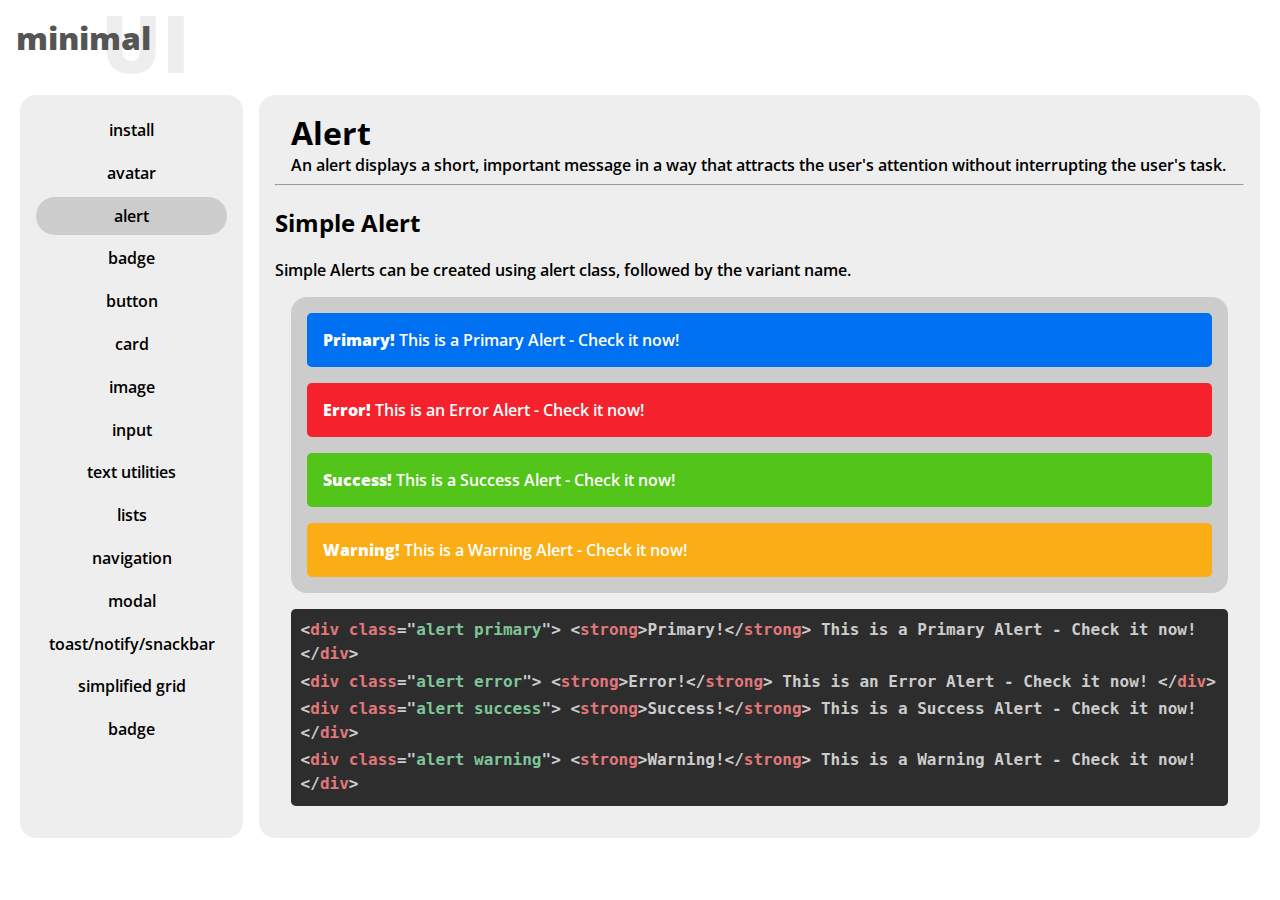
==== Components/alert/alert.html @ a0f782b0 "Create: alert v1" ====
<!DOCTYPE html>
<html lang="en">

<head>
    <meta charset="UTF-8" />
    <meta http-equiv="X-UA-Compatible" content="IE=edge" />
    <meta name="viewport" content="width=device-width, initial-scale=1.0" />
    <title>alert- minimal ui</title>
    <link rel="stylesheet" href="/Components/install/install.css" />
    <link rel="stylesheet" href="/prism.css" />
    <link rel="stylesheet" href="/minimal.css" />
    <link rel="stylesheet" href="alert.css" />
</head>

<body>
    <a class="main-header-link" href="/index.html">
        <header>
            <h1 class="overlap">
                minimal
                <h1 class="under">UI</h1>
            </h1>
        </header>
    </a>

    <div class="container">
        <div class="sidebar content">
            <a class="sidebar-link" href="/components/install/install.html"> install </a>
            <a class="sidebar-link" href="/components/avatar/avatar.html">avatar</a>
            <a class="sidebar-link sidebar-active" href="/components/alert/alert.html"> alert </a>
            <a class="sidebar-link" href="/components/badge/badge.html"> badge </a>
            <a class="sidebar-link" href="/components/badge/badge.html"> button </a>
            <a class="sidebar-link" href="/components/badge/badge.html"> card </a>
            <a class="sidebar-link" href="/components/badge/badge.html"> image </a>
            <a class="sidebar-link" href="/components/badge/badge.html"> input </a>
            <a class="sidebar-link" href="/components/badge/badge.html">
                text utilities
            </a>
            <a class="sidebar-link" href="/components/badge/badge.html"> lists </a>
            <a class="sidebar-link" href="/components/badge/badge.html">
                navigation
            </a>
            <a class="sidebar-link" href="/components/badge/badge.html"> modal </a>
            <a class="sidebar-link" href="/components/badge/badge.html">
                toast/notify/snackbar
            </a>
            <a class="sidebar-link" href="/components/badge/badge.html">
                simplified grid
            </a>
            <a class="sidebar-link" href="/components/badge/badge.html"> badge </a>
        </div>

        <div class="main content">
            <div class="main-content-container">
                <h1>Alert</h1>
                <p>An alert displays a short, important message in a way that attracts the user's attention without interrupting the user's task.</p>
            </div>
            <hr/>

            <h2>Simple Alert</h2>
            <p>Simple Alerts can be created using alert class, followed by the variant name.</p>

            <div class="display-component">
                <div class="alert primary">
                    <strong>Primary!</strong> This is a Primary Alert - Check it now!
                </div>

                <div class="alert error">
                    <strong>Error!</strong> This is an Error Alert - Check it now!
                </div>

                <div class="alert success">
                    <strong>Success!</strong> This is a Success Alert - Check it now!
                </div>

                <div class="alert warning">
                    <strong>Warning!</strong> This is a Warning Alert - Check it now!
                </div>
            </div>

            <div class="code-snippet">
                <code class="language-html"> 
                    &lt;div class=&quot;alert primary&quot;&gt;
                    &lt;strong&gt;Primary!&lt;/strong&gt; This is a Primary Alert - Check it now!
                &lt;/div&gt;
                </code>
                <code class="language-html">
                &lt;div class=&quot;alert error&quot;&gt;
                    &lt;strong&gt;Error!&lt;/strong&gt; This is an Error Alert - Check it now!
                &lt;/div&gt;
                </code>
                <code class="language-html">
                &lt;div class=&quot;alert success&quot;&gt;
                    &lt;strong&gt;Success!&lt;/strong&gt; This is a Success Alert - Check it now!
                &lt;/div&gt;
                </code>
                <code class="language-html">
                &lt;div class=&quot;alert warning&quot;&gt;
                    &lt;strong&gt;Warning!&lt;/strong&gt; This is a Warning Alert - Check it now!
                &lt;/div&gt;
                </code>
              </div>
        </div>

        <!-- <h1>Installation</h1>
<p>
  To install minimal-ui, you need to include the following link in
  your head tag:
</p>
<div class="code-snippet">
  <code
    class="language-html"> &lt;link rel="stylesheet" href="https://cdn.jsdelivr.net/gh/jsuryakt/minimal-ui/minimal.css" /&gt;</code>
</div> -->

    </div>

    <script src="/prism.js"></script>
</body>

</html>
---- Components/install/install.css ----
@import url("http://fonts.googleapis.com/css?family=Open+Sans:400,300,600,700,800");

html,
body {
  margin: 0;
  scroll-behavior: smooth;
  font-family: "Open Sans", sans-serif;
}

input,
textarea,
button {
  font-family: inherit;
}

h1,
p {
  margin: 0;
}

.main-header-link {
    text-decoration: none;
}

header {
  display: inline-flex;
  padding: 1rem;
  align-items: center;
}

.overlap {
  position: relative;
  font-size: 2rem;
  font-weight: 800;
  color: #555555;
}

.under {
  margin-top: 0.5rem;
  color: #eeeeee;
  left: 6.3rem;
  font-size: 5rem;
  font-weight: 900;
  position: absolute;
  z-index: -1;
}

.container {
  margin: 20px;
  display: flex;
}

.sidebar {
  flex-basis: 200px;
  margin-right: 1rem;
  display: flex;
  flex-direction: column;
  gap: 0.3rem;
}

.sidebar-btn {
  border: none;
  font-weight: 600;
  cursor: pointer;
  font-size: 1rem;
}

.sidebar-link {
  display: flex;
  justify-content: center;
  text-decoration: none;
  color: #000000;
  border-radius: 2rem;
  padding: 0.5rem;
}

.sidebar-active {
  background-color: #cccccc;
}

.sidebar-link:hover {
  background-color: #dddddd;
}

.sidebar-link:active:hover {
  background-color: #cccccc;
}

.main {
  flex-grow: 1;
}

.content {
  font-weight: 600;
  padding: 1rem;
  border-radius: 1rem;
  background-color: #eeeeee;
}

.code-snippet {
  width: fit-content;
  margin-top: 1rem;
  padding: 0.5rem;
  background-color: #2d2d2d;
  border-radius: 0.3rem;
}

.main-content-container {
  padding-left: 1rem;
}
---- prism.css ----
/* PrismJS 1.26.0
https://prismjs.com/download.html#themes=prism-tomorrow&languages=markup+css */
code[class*=language-],pre[class*=language-]{color:#ccc;background:0 0;font-family:Consolas,Monaco,'Andale Mono','Ubuntu Mono',monospace;font-size:1em;text-align:left;white-space:pre;word-spacing:normal;word-break:normal;word-wrap:normal;line-height:1.5;-moz-tab-size:4;-o-tab-size:4;tab-size:4;-webkit-hyphens:none;-moz-hyphens:none;-ms-hyphens:none;hyphens:none}pre[class*=language-]{padding:1em;margin:.5em 0;overflow:auto}:not(pre)>code[class*=language-],pre[class*=language-]{background:#2d2d2d}:not(pre)>code[class*=language-]{padding:.1em;border-radius:.3em;white-space:normal}.token.block-comment,.token.cdata,.token.comment,.token.doctype,.token.prolog{color:#999}.token.punctuation{color:#ccc}.token.attr-name,.token.deleted,.token.namespace,.token.tag{color:#e2777a}.token.function-name{color:#6196cc}.token.boolean,.token.function,.token.number{color:#f08d49}.token.class-name,.token.constant,.token.property,.token.symbol{color:#f8c555}.token.atrule,.token.builtin,.token.important,.token.keyword,.token.selector{color:#cc99cd}.token.attr-value,.token.char,.token.regex,.token.string,.token.variable{color:#7ec699}.token.entity,.token.operator,.token.url{color:#67cdcc}.token.bold,.token.important{font-weight:700}.token.italic{font-style:italic}.token.entity{cursor:help}.token.inserted{color:green}
---- minimal.css ----
.avatar {
    border-radius: 50%;
}

.sm {
    width: 50px;
    height: 50px;
}

.md {
    width: 75px;
    height: 75px;
}


.lg {
    width: 100px;
    height: 100px;
}

code {
    display: block;
}

.code-snippet {
    margin: 1rem;
}

.alert{
    padding: 1rem;
    border-radius: 0.3rem;
}

.primary{
    background-color: #0070f3;
    color: white;
}
.error{
    background-color: #f5222d;
    color: white;
}
.success{
    background-color: #52c41a;
    color: white;
}
.warning{
    background-color: #faad14;
    color: white;
}
---- Components/alert/alert.css ----
.display-component{
    display: flex;
    flex-direction: column;
    gap:1rem;
    padding: 1rem;
    background-color: #cccccc;
    border-radius: 1rem;
    margin: 1rem;
}
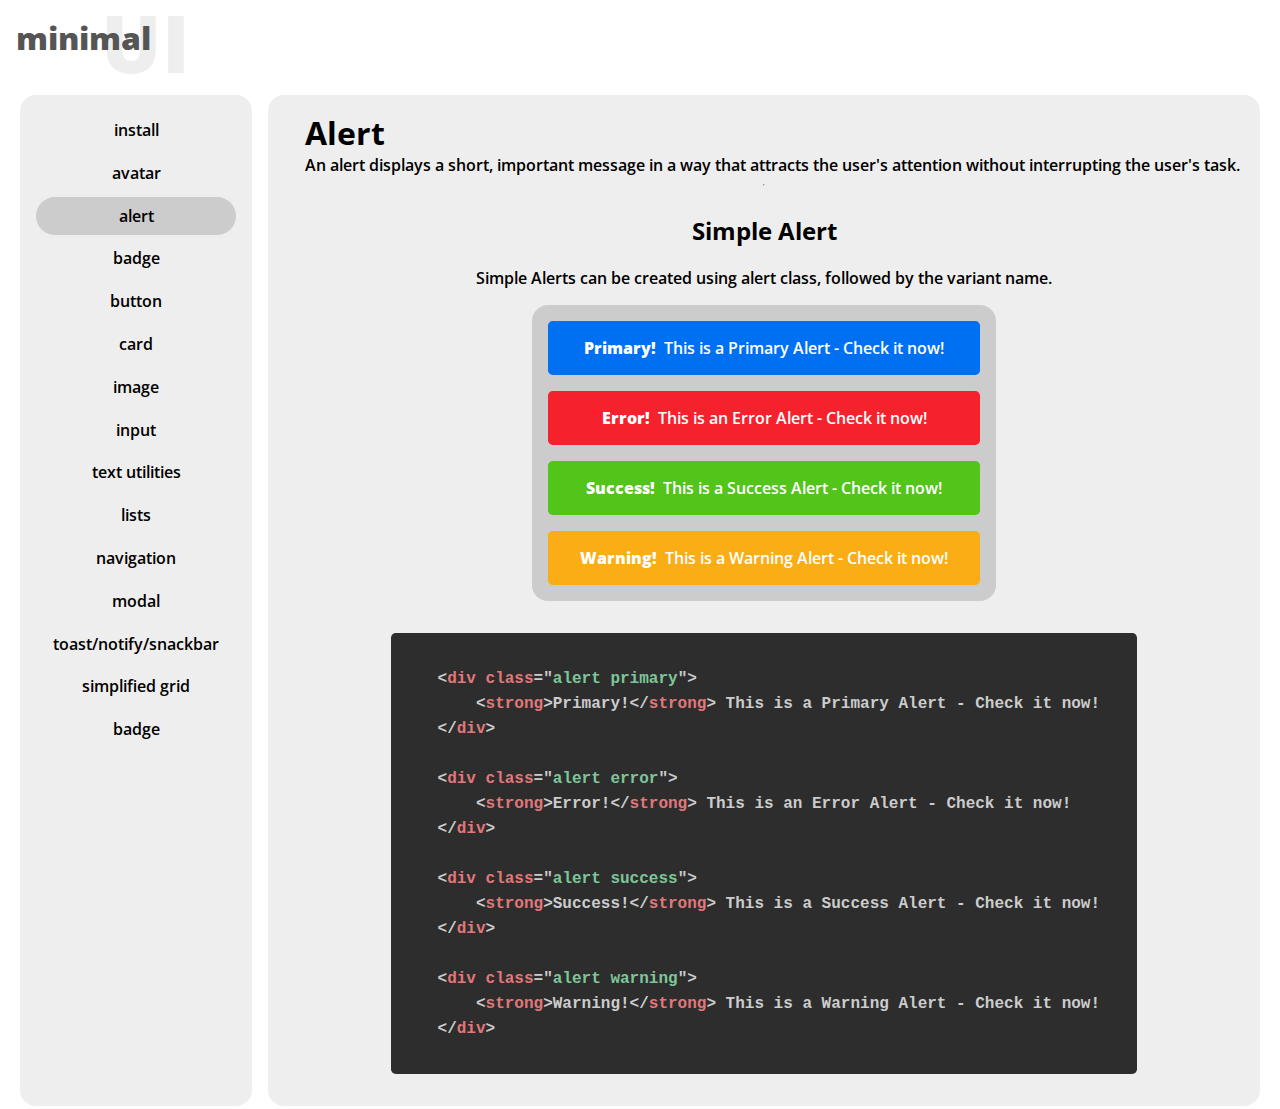
==== commit 278ad3d0: "refactor code" ====
--- a/Components/alert/alert.html
+++ b/Components/alert/alert.html
@@ -61,15 +61,15 @@
 
             <div class="display-component">
                 <div class="alert primary">
-                    <strong>Primary!</strong> This is a Primary Alert - Check it now!
+                    <strong>Primary! </strong> This is a Primary Alert - Check it now!
                 </div>
 
                 <div class="alert error">
-                    <strong>Error!</strong> This is an Error Alert - Check it now!
+                    <strong>Error! </strong> This is an Error Alert - Check it now!
                 </div>
 
                 <div class="alert success">
-                    <strong>Success!</strong> This is a Success Alert - Check it now!
+                    <strong>Success! </strong> This is a Success Alert - Check it now!
                 </div>
 
                 <div class="alert warning">
@@ -79,24 +79,21 @@
 
             <div class="code-snippet">
                 <code class="language-html"> 
-                    &lt;div class=&quot;alert primary&quot;&gt;
-                    &lt;strong&gt;Primary!&lt;/strong&gt; This is a Primary Alert - Check it now!
-                &lt;/div&gt;
-                </code>
-                <code class="language-html">
-                &lt;div class=&quot;alert error&quot;&gt;
-                    &lt;strong&gt;Error!&lt;/strong&gt; This is an Error Alert - Check it now!
-                &lt;/div&gt;
-                </code>
-                <code class="language-html">
-                &lt;div class=&quot;alert success&quot;&gt;
-                    &lt;strong&gt;Success!&lt;/strong&gt; This is a Success Alert - Check it now!
-                &lt;/div&gt;
-                </code>
-                <code class="language-html">
-                &lt;div class=&quot;alert warning&quot;&gt;
-                    &lt;strong&gt;Warning!&lt;/strong&gt; This is a Warning Alert - Check it now!
-                &lt;/div&gt;
+    &lt;div class=&quot;alert primary&quot;&gt;
+        &lt;strong&gt;Primary!&lt;/strong&gt; This is a Primary Alert - Check it now!   
+    &lt;/div&gt;
+
+    &lt;div class=&quot;alert error&quot;&gt;
+        &lt;strong&gt;Error!&lt;/strong&gt; This is an Error Alert - Check it now!
+    &lt;/div&gt;
+
+    &lt;div class=&quot;alert success&quot;&gt;
+        &lt;strong&gt;Success!&lt;/strong&gt; This is a Success Alert - Check it now!
+    &lt;/div&gt;
+
+    &lt;div class=&quot;alert warning&quot;&gt;
+        &lt;strong&gt;Warning!&lt;/strong&gt; This is a Warning Alert - Check it now!
+    &lt;/div&gt;
                 </code>
               </div>
         </div>
--- a/Components/install/install.css
+++ b/Components/install/install.css
@@ -88,6 +88,9 @@
 
 .main {
   flex-grow: 1;
+  display: flex;
+  flex-direction: column;
+  align-items: center;
 }
 
 .content {
--- a/prism.css
+++ b/prism.css
@@ -1,3 +1,3 @@
 /* PrismJS 1.26.0
 https://prismjs.com/download.html#themes=prism-tomorrow&languages=markup+css */
-code[class*=language-],pre[class*=language-]{color:#ccc;background:0 0;font-family:Consolas,Monaco,'Andale Mono','Ubuntu Mono',monospace;font-size:1em;text-align:left;white-space:pre;word-spacing:normal;word-break:normal;word-wrap:normal;line-height:1.5;-moz-tab-size:4;-o-tab-size:4;tab-size:4;-webkit-hyphens:none;-moz-hyphens:none;-ms-hyphens:none;hyphens:none}pre[class*=language-]{padding:1em;margin:.5em 0;overflow:auto}:not(pre)>code[class*=language-],pre[class*=language-]{background:#2d2d2d}:not(pre)>code[class*=language-]{padding:.1em;border-radius:.3em;white-space:normal}.token.block-comment,.token.cdata,.token.comment,.token.doctype,.token.prolog{color:#999}.token.punctuation{color:#ccc}.token.attr-name,.token.deleted,.token.namespace,.token.tag{color:#e2777a}.token.function-name{color:#6196cc}.token.boolean,.token.function,.token.number{color:#f08d49}.token.class-name,.token.constant,.token.property,.token.symbol{color:#f8c555}.token.atrule,.token.builtin,.token.important,.token.keyword,.token.selector{color:#cc99cd}.token.attr-value,.token.char,.token.regex,.token.string,.token.variable{color:#7ec699}.token.entity,.token.operator,.token.url{color:#67cdcc}.token.bold,.token.important{font-weight:700}.token.italic{font-style:italic}.token.entity{cursor:help}.token.inserted{color:green}
+code[class*=language-],pre[class*=language-]{color:#ccc;background:0 0;font-family:Consolas,Monaco,'Andale Mono','Ubuntu Mono',monospace;font-size:1em;text-align:left;white-space:pre;word-spacing:normal;word-break:normal;word-wrap:normal;line-height:1.5;-moz-tab-size:4;-o-tab-size:4;tab-size:4;-webkit-hyphens:none;-moz-hyphens:none;-ms-hyphens:none;hyphens:none}pre[class*=language-]{padding:1em;margin:.5em 0;overflow:auto}:not(pre)>code[class*=language-],pre[class*=language-]{background:#2d2d2d}:not(pre)>code[class*=language-]{padding:.1em;border-radius:.3em;white-space:pre-wrap}.token.block-comment,.token.cdata,.token.comment,.token.doctype,.token.prolog{color:#999}.token.punctuation{color:#ccc}.token.attr-name,.token.deleted,.token.namespace,.token.tag{color:#e2777a}.token.function-name{color:#6196cc}.token.boolean,.token.function,.token.number{color:#f08d49}.token.class-name,.token.constant,.token.property,.token.symbol{color:#f8c555}.token.atrule,.token.builtin,.token.important,.token.keyword,.token.selector{color:#cc99cd}.token.attr-value,.token.char,.token.regex,.token.string,.token.variable{color:#7ec699}.token.entity,.token.operator,.token.url{color:#67cdcc}.token.bold,.token.important{font-weight:700}.token.italic{font-style:italic}.token.entity{cursor:help}.token.inserted{color:green}
--- a/minimal.css
+++ b/minimal.css
@@ -18,15 +18,26 @@
     height: 100px;
 }
 
-code {
-    display: block;
-}
-
 .code-snippet {
     margin: 1rem;
 }
 
+.display-component {
+    display: flex;
+    align-items: center;
+    justify-content: center;
+    padding: 1rem;
+    background-color: #cccccc;
+    border-radius: 1rem;
+    gap: 1rem;
+    margin: 1rem;
+}
+
 .alert{
+    display: flex;
+    justify-content: center;
+    gap: 0.5rem;
+    width: 400px;
     padding: 1rem;
     border-radius: 0.3rem;
 }
--- a/Components/alert/alert.css
+++ b/Components/alert/alert.css
@@ -1,9 +1,4 @@
 .display-component{
     display: flex;
     flex-direction: column;
-    gap:1rem;
-    padding: 1rem;
-    background-color: #cccccc;
-    border-radius: 1rem;
-    margin: 1rem;
-}
+}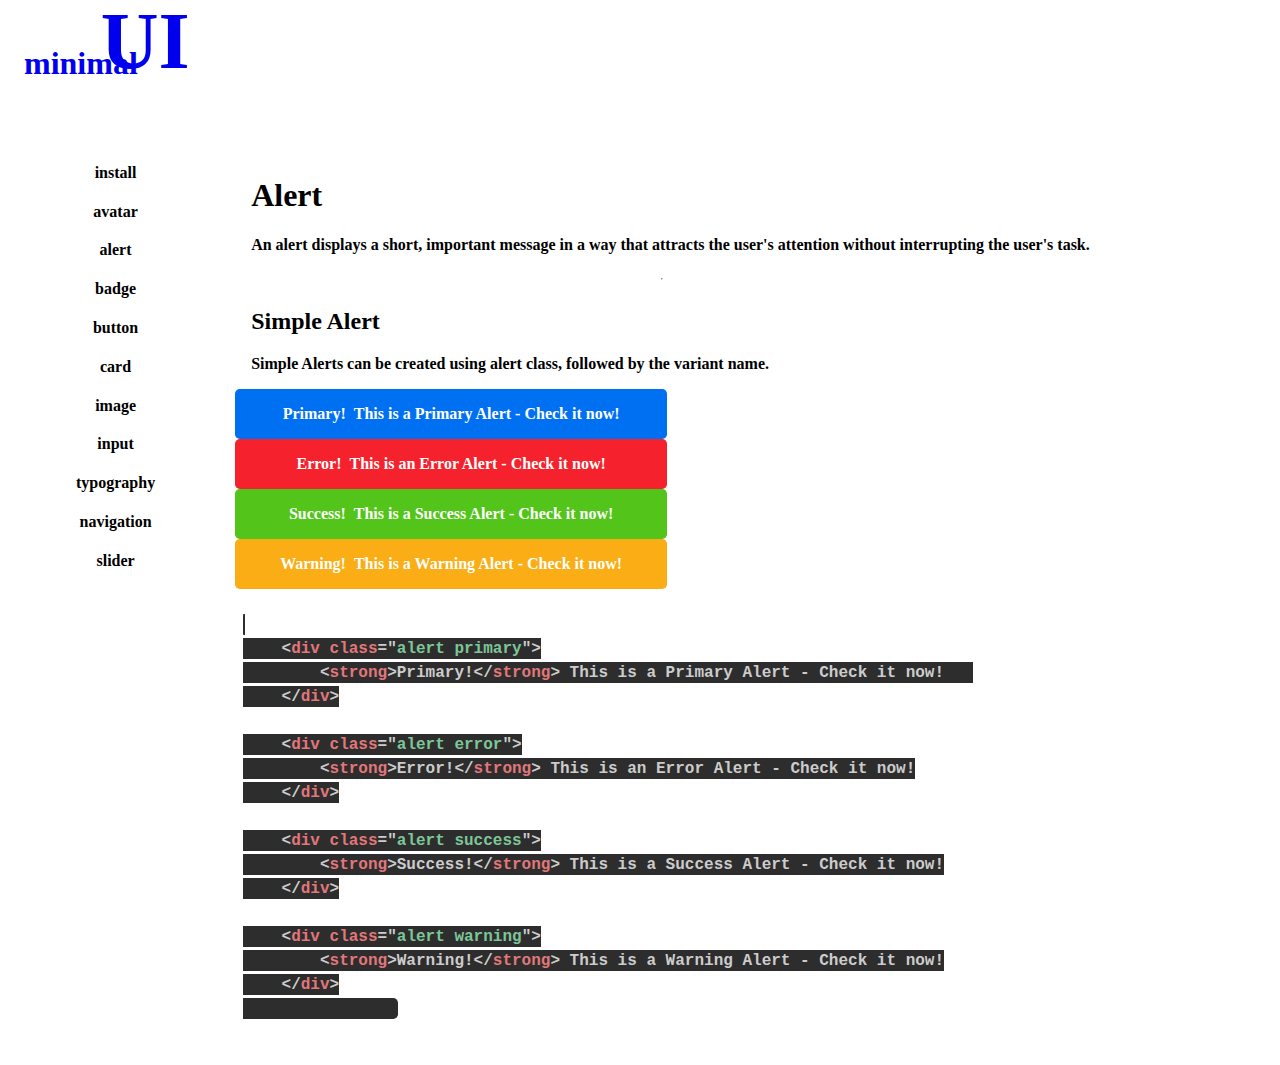
==== commit b1fbb7f1: "alert refactor" ====
--- a/Components/alert/alert.html
+++ b/Components/alert/alert.html
@@ -5,7 +5,7 @@
     <meta charset="UTF-8" />
     <meta http-equiv="X-UA-Compatible" content="IE=edge" />
     <meta name="viewport" content="width=device-width, initial-scale=1.0" />
-    <title>alert- minimal ui</title>
+    <title>alert - minimal ui</title>
     <link rel="stylesheet" href="/Components/install/install.css" />
     <link rel="stylesheet" href="/prism.css" />
     <link rel="stylesheet" href="/minimal.css" />
@@ -24,40 +24,32 @@
 
     <div class="container">
         <div class="sidebar content">
-            <a class="sidebar-link" href="/components/install/install.html"> install </a>
+            <a class="sidebar-link" href="/Components/install/install.html">install</a>
             <a class="sidebar-link" href="/components/avatar/avatar.html">avatar</a>
-            <a class="sidebar-link sidebar-active" href="/components/alert/alert.html"> alert </a>
-            <a class="sidebar-link" href="/components/badge/badge.html"> badge </a>
-            <a class="sidebar-link" href="/components/badge/badge.html"> button </a>
-            <a class="sidebar-link" href="/components/badge/badge.html"> card </a>
-            <a class="sidebar-link" href="/components/badge/badge.html"> image </a>
-            <a class="sidebar-link" href="/components/badge/badge.html"> input </a>
-            <a class="sidebar-link" href="/components/badge/badge.html">
-                text utilities
-            </a>
-            <a class="sidebar-link" href="/components/badge/badge.html"> lists </a>
-            <a class="sidebar-link" href="/components/badge/badge.html">
-                navigation
-            </a>
-            <a class="sidebar-link" href="/components/badge/badge.html"> modal </a>
-            <a class="sidebar-link" href="/components/badge/badge.html">
-                toast/notify/snackbar
-            </a>
-            <a class="sidebar-link" href="/components/badge/badge.html">
-                simplified grid
-            </a>
-            <a class="sidebar-link" href="/components/badge/badge.html"> badge </a>
+            <a class="sidebar-link sidebar-active" href="/components/alert/alert.html">alert</a>
+            <a class="sidebar-link" href="/components/badge/badge.html">badge</a>
+            <a class="sidebar-link" href="/components/button/button.html">button</a>
+            <a class="sidebar-link" href="/components/card/card.html">card</a>
+            <a class="sidebar-link" href="/components/image/image.html">image</a>
+            <a class="sidebar-link" href="/components/input/input.html">input</a>
+            <a class="sidebar-link" href="/components/typography/typography.html">typography</a>
+            <a class="sidebar-link" href="/components/navigation/navigation.html">navigation</a>
+            <a class="sidebar-link" href="/components/slider/slider.html">slider</a>
         </div>
 
         <div class="main content">
             <div class="main-content-container">
                 <h1>Alert</h1>
-                <p>An alert displays a short, important message in a way that attracts the user's attention without interrupting the user's task.</p>
+                <p>An alert displays a short, important message in a way that attracts the user's attention without
+                    interrupting the user's task.</p>
             </div>
-            <hr/>
 
-            <h2>Simple Alert</h2>
-            <p>Simple Alerts can be created using alert class, followed by the variant name.</p>
+            <hr />
+
+            <div class="main-content-container">
+                <h2>Simple Alert</h2>
+                <p>Simple Alerts can be created using alert class, followed by the variant name.</p>
+            </div>
 
             <div class="display-component">
                 <div class="alert primary">
@@ -78,7 +70,7 @@
             </div>
 
             <div class="code-snippet">
-                <code class="language-html"> 
+                <code class="language-html">
     &lt;div class=&quot;alert primary&quot;&gt;
         &lt;strong&gt;Primary!&lt;/strong&gt; This is a Primary Alert - Check it now!   
     &lt;/div&gt;
@@ -95,19 +87,9 @@
         &lt;strong&gt;Warning!&lt;/strong&gt; This is a Warning Alert - Check it now!
     &lt;/div&gt;
                 </code>
-              </div>
+            </div>
         </div>
-
-        <!-- <h1>Installation</h1>
-<p>
-  To install minimal-ui, you need to include the following link in
-  your head tag:
-</p>
-<div class="code-snippet">
-  <code
-    class="language-html"> &lt;link rel="stylesheet" href="https://cdn.jsdelivr.net/gh/jsuryakt/minimal-ui/minimal.css" /&gt;</code>
-</div> -->
-
+        
     </div>
 
     <script src="/prism.js"></script>
--- a/Components/install/install.css
+++ b/Components/install/install.css
@@ -1,22 +1,5 @@
 @import url("http://fonts.googleapis.com/css?family=Open+Sans:400,300,600,700,800");
-
-html,
-body {
-  margin: 0;
-  scroll-behavior: smooth;
-  font-family: "Open Sans", sans-serif;
-}
-
-input,
-textarea,
-button {
-  font-family: inherit;
-}
-
-h1,
-p {
-  margin: 0;
-}
+@import "/minimal.css";
 
 .main-header-link {
     text-decoration: none;
@@ -32,12 +15,12 @@
   position: relative;
   font-size: 2rem;
   font-weight: 800;
-  color: #555555;
+  color: var(--overlap-clr);
 }
 
 .under {
   margin-top: 0.5rem;
-  color: #eeeeee;
+  color: var(--under-clr);
   left: 6.3rem;
   font-size: 5rem;
   font-weight: 900;
@@ -46,12 +29,12 @@
 }
 
 .container {
-  margin: 20px;
+  margin: 1.25rem;
   display: flex;
 }
 
 .sidebar {
-  flex-basis: 200px;
+  /* flex-basis: 12.5rem; */
   margin-right: 1rem;
   display: flex;
   flex-direction: column;
@@ -69,42 +52,43 @@
   display: flex;
   justify-content: center;
   text-decoration: none;
-  color: #000000;
+  color: var(--black);
   border-radius: 2rem;
-  padding: 0.5rem;
+  padding: 0.5rem 2rem;
 }
 
 .sidebar-active {
-  background-color: #cccccc;
+  background-color: var(--bg-clr);
 }
 
 .sidebar-link:hover {
-  background-color: #dddddd;
+  background-color: var(--side-hover);
 }
 
 .sidebar-link:active:hover {
-  background-color: #cccccc;
+  background-color: var(--bg-clr);
 }
 
 .main {
-  flex-grow: 1;
+  /* flex-grow: 1; */
   display: flex;
   flex-direction: column;
-  align-items: center;
+  /* align-items: center; */
 }
 
 .content {
+  height: fit-content;
   font-weight: 600;
   padding: 1rem;
   border-radius: 1rem;
-  background-color: #eeeeee;
+  background-color: var(--under-clr);
 }
 
 .code-snippet {
   width: fit-content;
   margin-top: 1rem;
   padding: 0.5rem;
-  background-color: #2d2d2d;
+  background-color: var(--code-snippet);
   border-radius: 0.3rem;
 }
 
--- a/prism.css
+++ b/prism.css
@@ -1,3 +1,3 @@
 /* PrismJS 1.26.0
 https://prismjs.com/download.html#themes=prism-tomorrow&languages=markup+css */
-code[class*=language-],pre[class*=language-]{color:#ccc;background:0 0;font-family:Consolas,Monaco,'Andale Mono','Ubuntu Mono',monospace;font-size:1em;text-align:left;white-space:pre;word-spacing:normal;word-break:normal;word-wrap:normal;line-height:1.5;-moz-tab-size:4;-o-tab-size:4;tab-size:4;-webkit-hyphens:none;-moz-hyphens:none;-ms-hyphens:none;hyphens:none}pre[class*=language-]{padding:1em;margin:.5em 0;overflow:auto}:not(pre)>code[class*=language-],pre[class*=language-]{background:#2d2d2d}:not(pre)>code[class*=language-]{padding:.1em;border-radius:.3em;white-space:pre-wrap}.token.block-comment,.token.cdata,.token.comment,.token.doctype,.token.prolog{color:#999}.token.punctuation{color:#ccc}.token.attr-name,.token.deleted,.token.namespace,.token.tag{color:#e2777a}.token.function-name{color:#6196cc}.token.boolean,.token.function,.token.number{color:#f08d49}.token.class-name,.token.constant,.token.property,.token.symbol{color:#f8c555}.token.atrule,.token.builtin,.token.important,.token.keyword,.token.selector{color:#cc99cd}.token.attr-value,.token.char,.token.regex,.token.string,.token.variable{color:#7ec699}.token.entity,.token.operator,.token.url{color:#67cdcc}.token.bold,.token.important{font-weight:700}.token.italic{font-style:italic}.token.entity{cursor:help}.token.inserted{color:green}
+code[class*=language-],pre[class*=language-]{color:#ccc;background:0 0;font-family:Consolas,Monaco,'Andale Mono','Ubuntu Mono',monospace;font-size:1em;text-align:left;white-space:pre-wrap;word-spacing:normal;word-break:normal;word-wrap:normal;line-height:1.5;-moz-tab-size:4;-o-tab-size:4;tab-size:4;-webkit-hyphens:none;-moz-hyphens:none;-ms-hyphens:none;hyphens:none}pre[class*=language-]{padding:1em;margin:.5em 0;overflow:auto}:not(pre)>code[class*=language-],pre[class*=language-]{background:#2d2d2d}:not(pre)>code[class*=language-]{padding:.1em;border-radius:.3em;white-space:pre-wrap}.token.block-comment,.token.cdata,.token.comment,.token.doctype,.token.prolog{color:#999}.token.punctuation{color:#ccc}.token.attr-name,.token.deleted,.token.namespace,.token.tag{color:#e2777a}.token.function-name{color:#6196cc}.token.boolean,.token.function,.token.number{color:#f08d49}.token.class-name,.token.constant,.token.property,.token.symbol{color:#f8c555}.token.atrule,.token.builtin,.token.important,.token.keyword,.token.selector{color:#cc99cd}.token.attr-value,.token.char,.token.regex,.token.string,.token.variable{color:#7ec699}.token.entity,.token.operator,.token.url{color:#67cdcc}.token.bold,.token.important{font-weight:700}.token.italic{font-style:italic}.token.entity{cursor:help}.token.inserted{color:green}
--- a/minimal.css
+++ b/minimal.css
@@ -1,43 +1,8 @@
-.avatar {
-    border-radius: 50%;
-}
-
-.sm {
-    width: 50px;
-    height: 50px;
-}
-
-.md {
-    width: 75px;
-    height: 75px;
-}
-
-
-.lg {
-    width: 100px;
-    height: 100px;
-}
-
-.code-snippet {
-    margin: 1rem;
-}
-
-.display-component {
-    display: flex;
-    align-items: center;
-    justify-content: center;
-    padding: 1rem;
-    background-color: #cccccc;
-    border-radius: 1rem;
-    gap: 1rem;
-    margin: 1rem;
-}
-
 .alert{
     display: flex;
     justify-content: center;
     gap: 0.5rem;
-    width: 400px;
+    width: 25rem;
     padding: 1rem;
     border-radius: 0.3rem;
 }
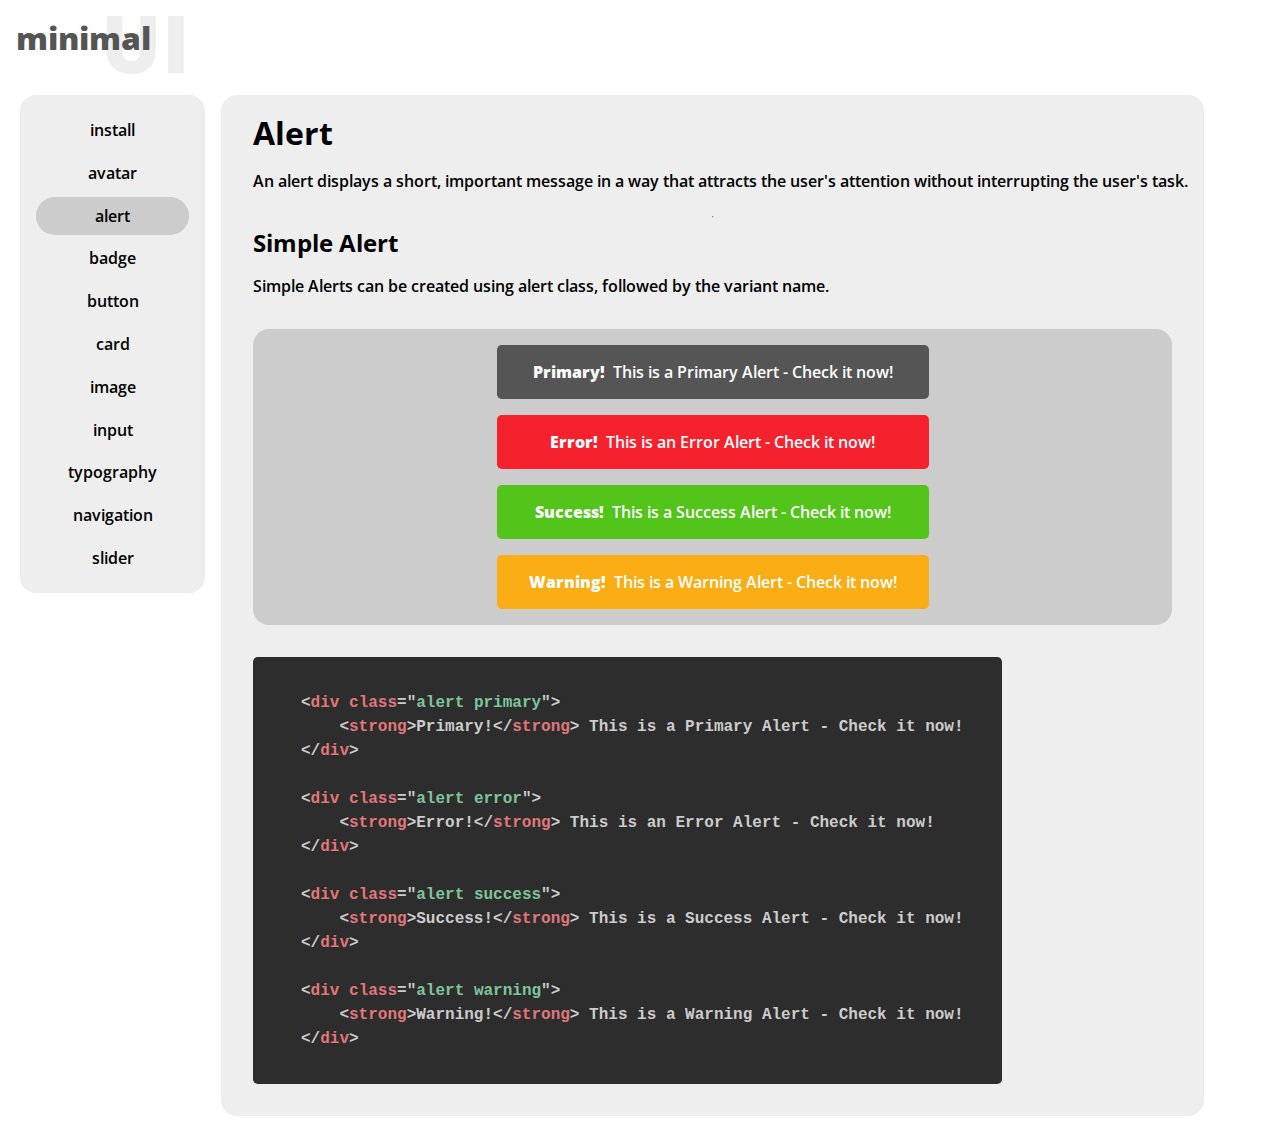
==== commit b26c95b6: "component: alert" ====
--- a/Components/alert/alert.html
+++ b/Components/alert/alert.html
@@ -89,7 +89,7 @@
                 </code>
             </div>
         </div>
-        
+
     </div>
 
     <script src="/prism.js"></script>
--- a/Components/install/install.css
+++ b/Components/install/install.css
@@ -1,4 +1,3 @@
-@import url("http://fonts.googleapis.com/css?family=Open+Sans:400,300,600,700,800");
 @import "/minimal.css";
 
 .main-header-link {
--- a/minimal.css
+++ b/minimal.css
@@ -1,25 +1,97 @@
-.alert{
-    display: flex;
-    justify-content: center;
-    gap: 0.5rem;
-    width: 25rem;
-    padding: 1rem;
-    border-radius: 0.3rem;
+@import url("http://fonts.googleapis.com/css?family=Open+Sans:400,300,600,700,800");
+
+:root {
+  --bg-clr: #cccccc;
+  --overlap-clr: #555555;
+  --under-clr: #eeeeee;
+  --black: #000000;
+  --white: #ffffff;
+  --side-hover: #dddddd;
+  --code-snippet: #2d2d2d;
+  --error: #f5222d;
+  --success: #52c41a;
+  --warning: #faad14;
 }
 
-.primary{
-    background-color: #0070f3;
-    color: white;
+html,
+body {
+  margin: 0;
+  scroll-behavior: smooth;
+  font-family: "Open Sans", sans-serif;
 }
-.error{
-    background-color: #f5222d;
-    color: white;
+
+input,
+textarea,
+button {
+  font-family: inherit;
 }
-.success{
-    background-color: #52c41a;
-    color: white;
+
+h1,
+h2 {
+  margin: 0;
 }
-.warning{
-    background-color: #faad14;
-    color: white;
+
+code {
+  display: block;
 }
+
+.code-snippet {
+  margin: 1rem;
+}
+
+.display-component {
+  display: flex;
+  align-items: center;
+  justify-content: center;
+  padding: 1rem;
+  background-color: var(--bg-clr);
+  border-radius: 1rem;
+  gap: 1rem;
+  margin: 1rem;
+}
+
+/* avatar */
+
+.avatar {
+  border-radius: 50%;
+}
+
+.avatar-sm {
+  width: 3.125rem;
+  height: 3.125rem;
+}
+
+.avatar-md {
+  width: 4.688rem;
+  height: 4.688rem;
+}
+
+.avatar-lg {
+  width: 6.25rem;
+  height: 6.25rem;
+}
+
+/* alert  */
+
+.alert {
+  display: flex;
+  justify-content: center;
+  gap: 0.5rem;
+  width: 25rem;
+  padding: 1rem;
+  border-radius: 0.3rem;
+  color: var(--white);
+}
+
+.primary {
+  background-color: var(--overlap-clr);
+}
+.error {
+  background-color: var(--error);
+}
+.success {
+  background-color: var(--success);
+}
+.warning {
+  background-color: var(--warning);
+}
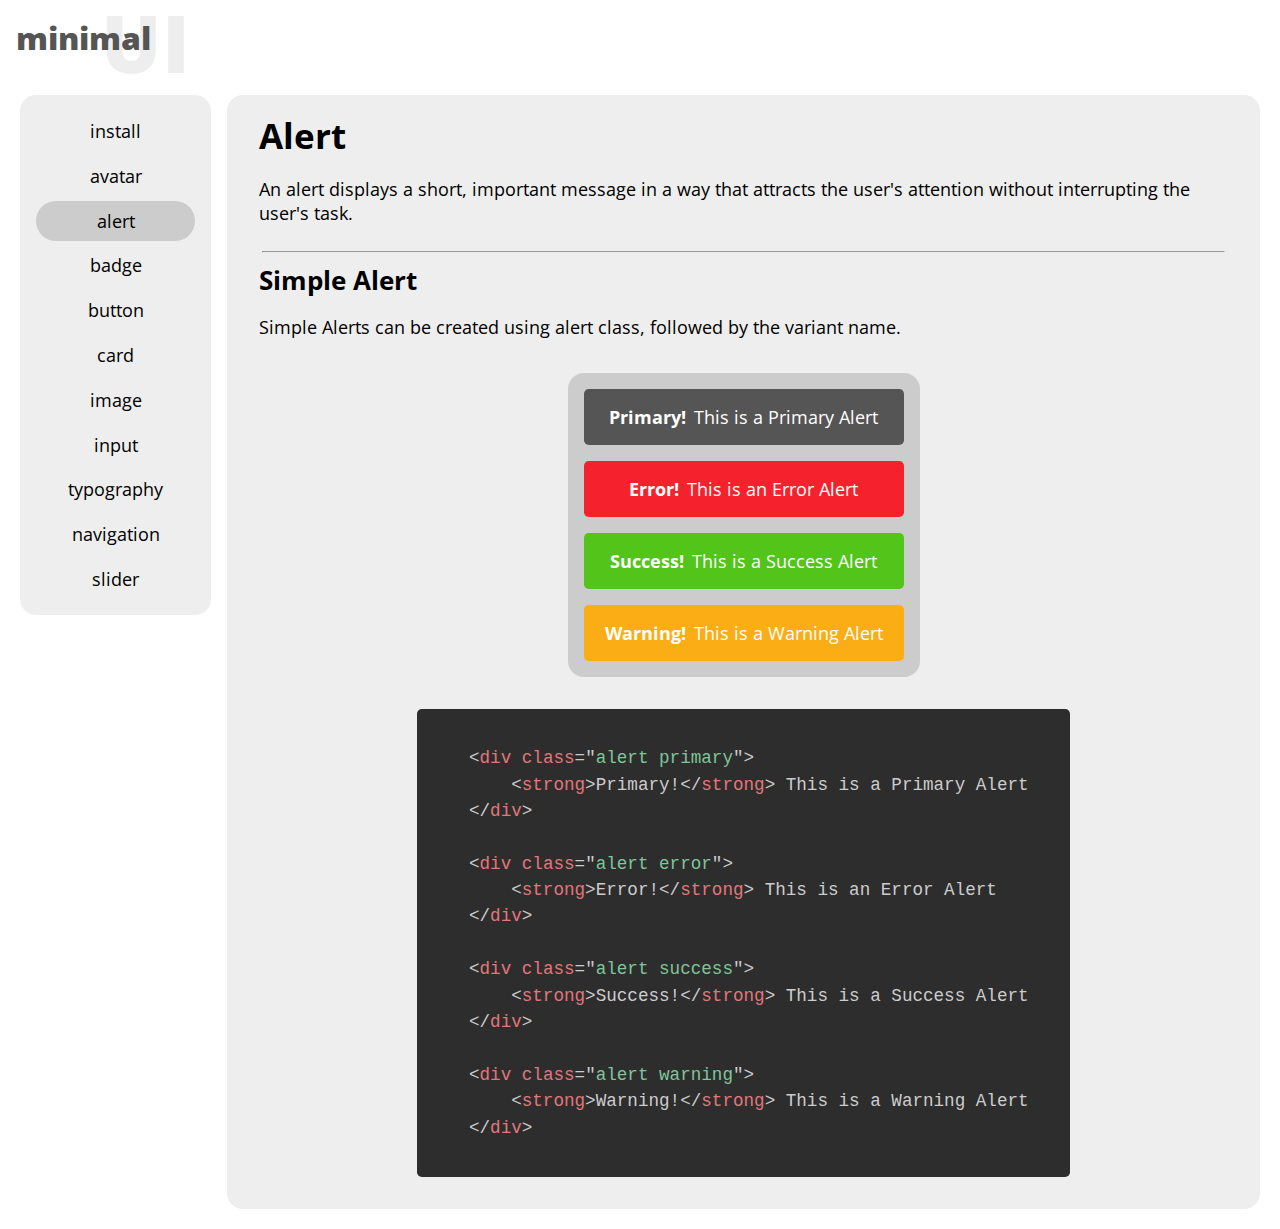
==== commit d0626e04: "Merge branch 'main' of https://github.com/jsuryakt/minimal-ui into button" ====
--- a/Components/alert/alert.html
+++ b/Components/alert/alert.html
@@ -6,9 +6,7 @@
     <meta http-equiv="X-UA-Compatible" content="IE=edge" />
     <meta name="viewport" content="width=device-width, initial-scale=1.0" />
     <title>alert - minimal ui</title>
-    <link rel="stylesheet" href="/Components/install/install.css" />
-    <link rel="stylesheet" href="/prism.css" />
-    <link rel="stylesheet" href="/minimal.css" />
+    <link rel="stylesheet" href="/base.css" />
     <link rel="stylesheet" href="alert.css" />
 </head>
 
@@ -24,7 +22,7 @@
 
     <div class="container">
         <div class="sidebar content">
-            <a class="sidebar-link" href="/Components/install/install.html">install</a>
+            <a class="sidebar-link" href="/components/install/install.html">install</a>
             <a class="sidebar-link" href="/components/avatar/avatar.html">avatar</a>
             <a class="sidebar-link sidebar-active" href="/components/alert/alert.html">alert</a>
             <a class="sidebar-link" href="/components/badge/badge.html">badge</a>
@@ -50,43 +48,44 @@
                 <h2>Simple Alert</h2>
                 <p>Simple Alerts can be created using alert class, followed by the variant name.</p>
             </div>
-
+            <div class="display-flex">
             <div class="display-component">
                 <div class="alert primary">
-                    <strong>Primary! </strong> This is a Primary Alert - Check it now!
+                    <strong>Primary! </strong> This is a Primary Alert
                 </div>
 
                 <div class="alert error">
-                    <strong>Error! </strong> This is an Error Alert - Check it now!
+                    <strong>Error! </strong> This is an Error Alert
                 </div>
 
                 <div class="alert success">
-                    <strong>Success! </strong> This is a Success Alert - Check it now!
+                    <strong>Success! </strong> This is a Success Alert
                 </div>
 
                 <div class="alert warning">
-                    <strong>Warning!</strong> This is a Warning Alert - Check it now!
+                    <strong>Warning!</strong> This is a Warning Alert
                 </div>
             </div>
 
             <div class="code-snippet">
                 <code class="language-html">
     &lt;div class=&quot;alert primary&quot;&gt;
-        &lt;strong&gt;Primary!&lt;/strong&gt; This is a Primary Alert - Check it now!   
+        &lt;strong&gt;Primary!&lt;/strong&gt; This is a Primary Alert   
     &lt;/div&gt;
 
     &lt;div class=&quot;alert error&quot;&gt;
-        &lt;strong&gt;Error!&lt;/strong&gt; This is an Error Alert - Check it now!
+        &lt;strong&gt;Error!&lt;/strong&gt; This is an Error Alert
     &lt;/div&gt;
 
     &lt;div class=&quot;alert success&quot;&gt;
-        &lt;strong&gt;Success!&lt;/strong&gt; This is a Success Alert - Check it now!
+        &lt;strong&gt;Success!&lt;/strong&gt; This is a Success Alert
     &lt;/div&gt;
 
     &lt;div class=&quot;alert warning&quot;&gt;
-        &lt;strong&gt;Warning!&lt;/strong&gt; This is a Warning Alert - Check it now!
+        &lt;strong&gt;Warning!&lt;/strong&gt; This is a Warning Alert
     &lt;/div&gt;
                 </code>
+            </div>
             </div>
         </div>
 
--- a/base.css
+++ b/base.css
@@ -0,0 +1,3 @@
+@import "/minimal.css";
+@import "/prism.css";
+@import "/Components/install/install.css"